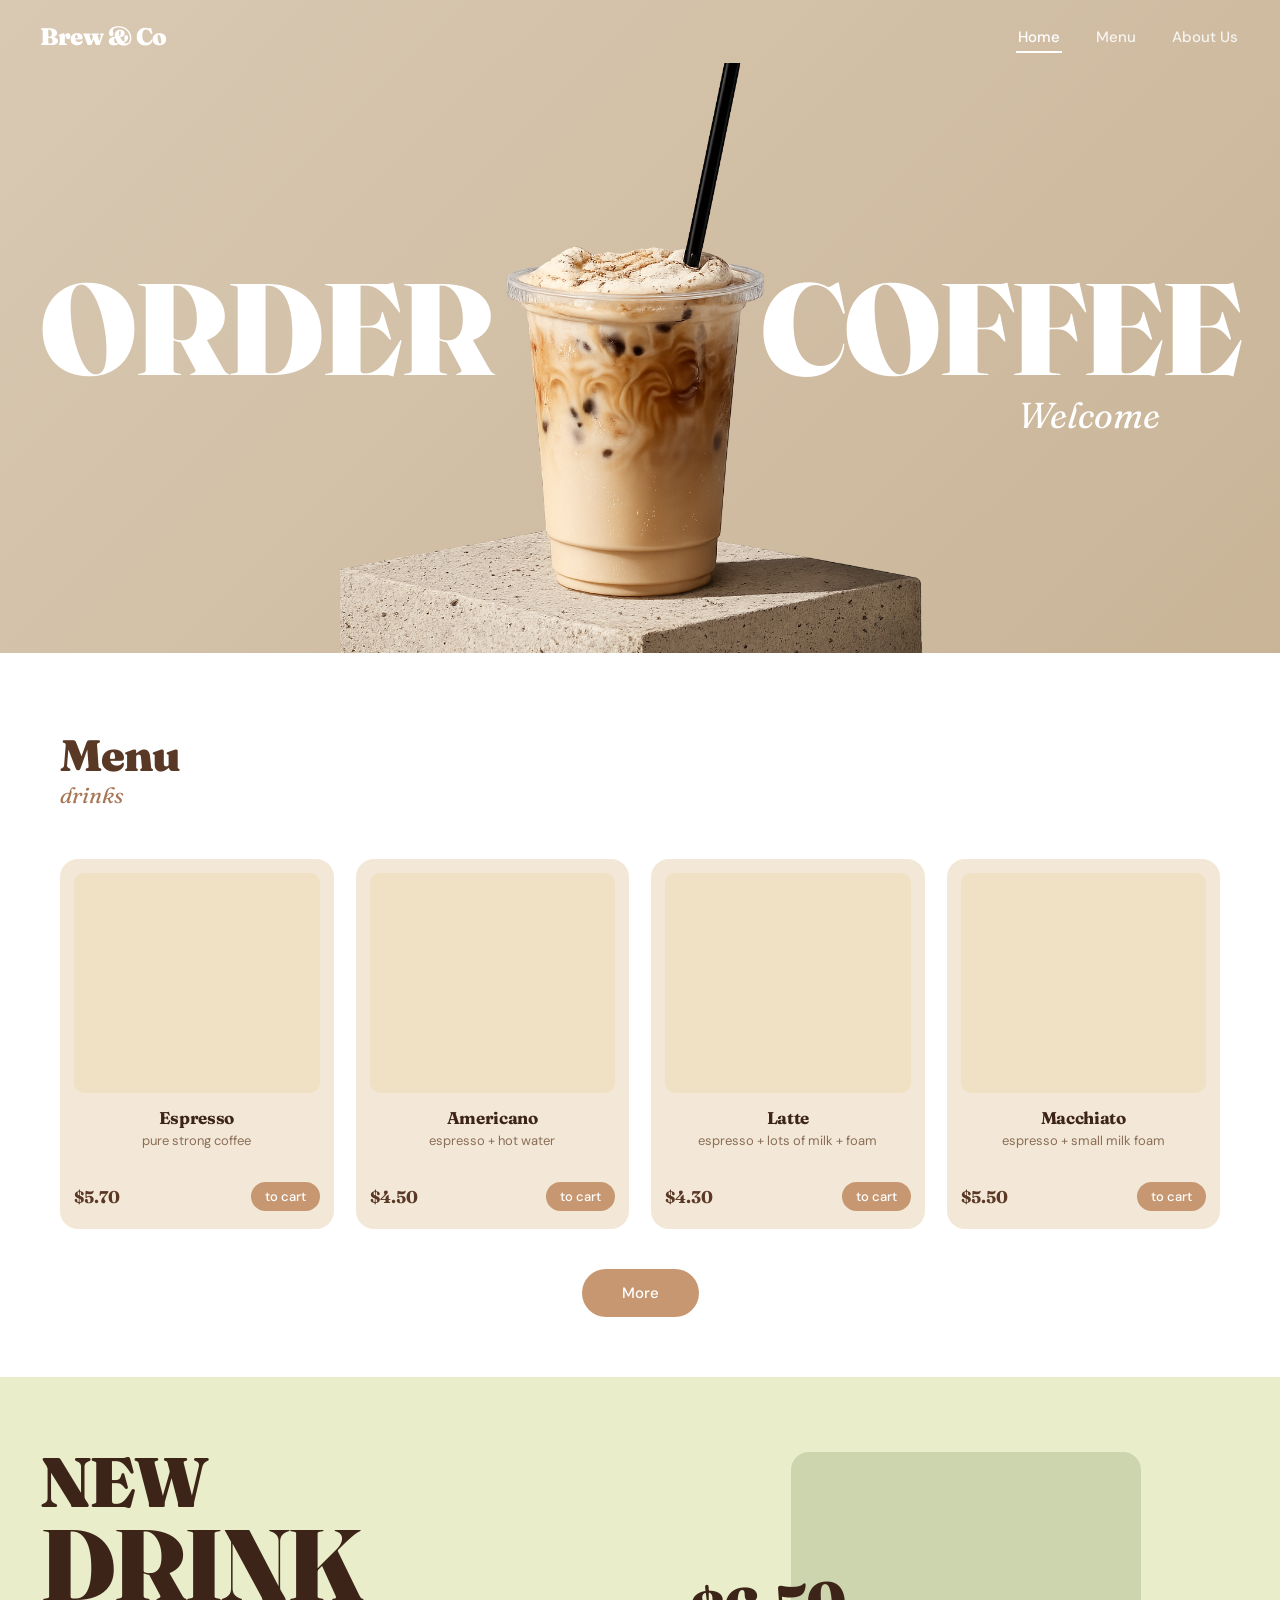
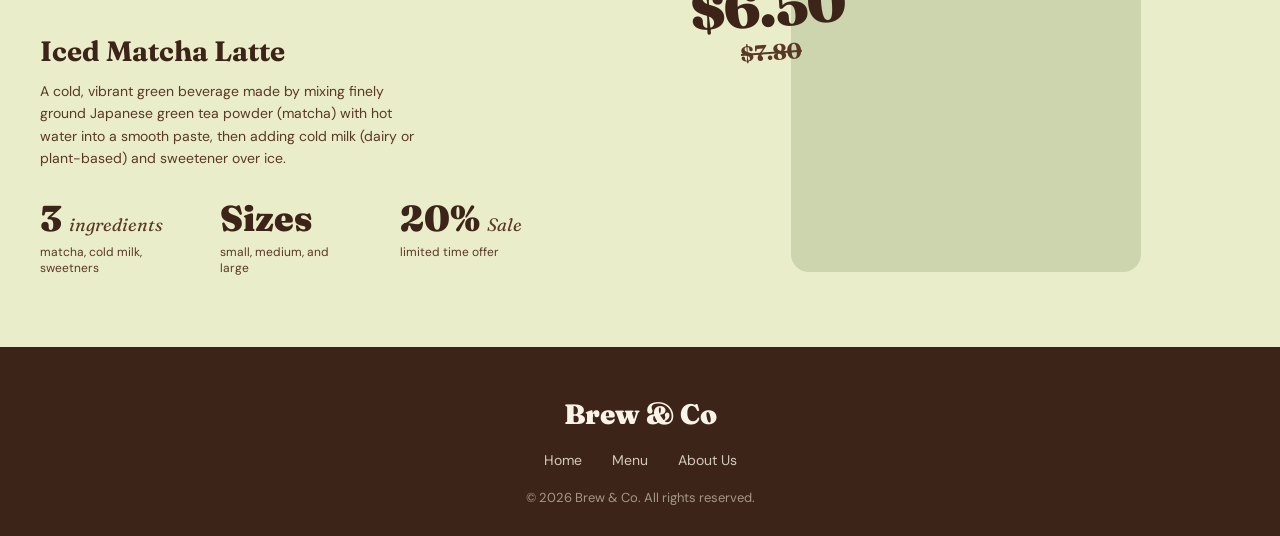
==== index.html @ a0dd6077 "Add files via upload" ====
<!DOCTYPE html>
<html lang="en">
<head>
<meta charset="UTF-8">
<meta name="viewport" content="width=device-width, initial-scale=1.0">
<title>Brew & Co</title>
<link rel="preconnect" href="https://fonts.googleapis.com">
<link rel="preconnect" href="https://fonts.gstatic.com" crossorigin>
<link href="https://fonts.googleapis.com/css2?family=Fraunces:ital,wght@0,400;0,700;0,900;1,400;1,700&family=DM+Sans:wght@400;500;700&display=swap" rel="stylesheet">
<link rel="stylesheet" href="style.css">
</head>
<body>

<header class="hero">
  <nav class="navbar">
    <div class="logo">Brew &amp; Co</div>
    <ul class="nav-menu">
      <li><a href="#" class="active">Home</a></li>
      <li><a href="menu.html">Menu</a></li>
      <li><a href="about.html">About Us</a></li>
    </ul>
    <!-- <div class="nav-icons">
      <a href="#">♡</a>
      <a href="#">👤</a>
      <a href="#">🛒</a>
    </div> -->
  </nav>

  <div class="hero-content">
    <div class="hero-words">
      <span class="word-left">ORDER</span>
      <span class="word-right">COFFEE</span>
    </div>
    <p class="welcome">Welcome</p>
    <div class="hero-image" style="background-image: url('Images/hero.png');"></div>
  </div>
</header>

<section class="menu" id="menu">
  <div class="menu-header">
    <div class="menu-title-box">
      <h2 class="menu-title">Menu</h2>
      <span class="menu-subtitle">drinks</span>
    </div>
    <!-- <button class="basket-button">my basket</button> -->
  </div>

  <div class="cards">
    <div class="card">
      <div class="card-image" style="background-image: url('images/espresso.png');"></div>
      <h3>Espresso</h3>
      <p>pure strong coffee</p>
      <div class="card-bottom">
        <span class="price">$5.70</span>
        <button class="add-button">to cart</button>
      </div>
    </div>

    <div class="card">
      <div class="card-image" style="background-image: url('images/americano.png');"></div>
      <h3>Americano</h3>
      <p>espresso + hot water</p>
      <div class="card-bottom">
        <span class="price">$4.50</span>
        <button class="add-button">to cart</button>
      </div>
    </div>

    <div class="card">
      <div class="card-image" style="background-image: url('images/latte.png');"></div>
      <h3>Latte</h3>
      <p>espresso + lots of milk + foam</p>
      <div class="card-bottom">
        <span class="price">$4.30</span>
        <button class="add-button">to cart</button>
      </div>
    </div>

    <div class="card">
      <div class="card-image" style="background-image: url('images/macchiato.png');"></div>
      <h3>Macchiato</h3>
      <p>espresso + small milk foam</p>
      <div class="card-bottom">
        <span class="price">$5.50</span>
        <button class="add-button">to cart</button>
      </div>
    </div>
<!-- 
    <div class="card">
      <div class="card-image" style="background-image: url('images/irish.jpg');"></div>
      <h3>Irish Coffee</h3>
      <p>coffee + whiskey + cream</p>
      <div class="card-bottom">
        <span class="price">$5.40</span>
        <button class="add-button">to cart</button>
      </div>
    </div>

    <div class="card">
      <div class="card-image" style="background-image: url('images/flatwhite.jpg');"></div>
      <h3>Flat White</h3>
      <p>espresso + thin layer of milk foam</p>
      <div class="card-bottom">
        <span class="price">$4.20</span>
        <button class="add-button">to cart</button>
      </div>
    </div>

    <div class="card">
      <div class="card-image" style="background-image: url('images/lungo.jpg');"></div>
      <h3>Lungo</h3>
      <p>long espresso, more water</p>
      <div class="card-bottom">
        <span class="price">$4.80</span>
        <button class="add-button">to cart</button>
      </div>
    </div>

    <div class="card">
      <div class="card-image" style="background-image: url('images/vienna.jpg');"></div>
      <h3>Vienna Coffee</h3>
      <p>espresso + whipped cream</p>
      <div class="card-bottom">
        <span class="price">$5.20</span>
        <button class="add-button">to cart</button>
      </div>
    </div> -->
  </div>

  <div class="more-container">
       <a href="menu.html"><button class="more-button">More</button></a>
  </div>
</section>

<section class="promo" id="promo">
  <div class="promo-content">
    <div class="promo-text">
      <h2 class="new-text">NEW</h2>
      <h2 class="drink-text">DRINK</h2>
      <h3>Iced Matcha Latte</h3>
      <p class="promo-desc">A cold, vibrant green beverage made by mixing finely ground Japanese green tea powder (matcha) with hot water into a smooth paste, then adding cold milk (dairy or plant-based) and sweetener over ice.</p>
      <div class="features">
        <div class="feature">
          <div class="feature-num">3 <span>ingredients</span></div>
          <p>matcha, cold milk, sweetners</p>
        </div>
        <div class="feature">
          <div class="feature-num">Sizes</div>
          <p>small, medium, and large</p>
        </div>
        <div class="feature">
          <div class="feature-num">20% <span>Sale</span></div>
          <p>limited time offer</p>
        </div>
      </div>
    </div>
    <div class="promo-side">
      <div class="price-tag">
        <div class="new-price">$6.50</div>
        <div class="old-price">$7.80</div>
      </div>
      <div class="promo-image" style="background-image: url('images/promo.png');"></div>
    </div>
  </div>
</section>

<footer>
  <div class="footer-content">
    <div class="footer-logo">Brew &amp; Co</div>
    <ul class="footer-links">
      <li><a href="#">Home</a></li>
      <li><a href="menu.html">Menu</a></li>
      <li><a href="about.html">About Us</a></li>
    </ul>
    <p class="copyright">© 2026 Brew &amp; Co. All rights reserved.</p>
  </div>
</footer>

</body>
</html>
---- style.css ----
* {
  margin: 0;
  padding: 0;
  box-sizing: border-box;
}

body {
  font-family: 'DM Sans', sans-serif;
  color: #3d2418;
  background-color: white;
  overflow-x: hidden;
}

a {
  text-decoration: none;
  color: inherit;
}

ul {
  list-style: none;
}

button {
  cursor: pointer;
  font-family: 'DM Sans', sans-serif;
}

.hero {
  background: linear-gradient(135deg, #d9c9b3, #c9b497);
  padding: 0 40px;
  position: relative;
  overflow: hidden;
}

.navbar {
  display: flex;
  justify-content: space-between;
  align-items: center;
  padding: 22px 0;
  max-width: 1240px;
  margin: 0 auto;
}

.logo {
  font-family: 'Fraunces', serif;
  font-weight: 900;
  font-size: 24px;
  color: white;
  letter-spacing: -0.5px;
}

.nav-menu {
  display: flex;
  gap: 32px;
}

.nav-menu a {
  color: white;
  font-size: 15px;
  font-weight: 500;
  opacity: 0.85;
  padding: 4px 2px;
  border-bottom: 2px solid transparent;
}

.nav-menu a:hover {
  opacity: 1;
}

.nav-menu a.active {
  border-bottom-color: white;
  opacity: 1;
}

.nav-icons {
  display: flex;
  gap: 12px;
  font-size: 18px;
}

.nav-icons a {
  color: white;
  width: 32px;
  height: 32px;
  display: flex;
  align-items: center;
  justify-content: center;
  border-radius: 50%;
}

.nav-icons a:hover {
  background-color: rgba(255, 255, 255, 0.15);
}

.hero-content {
  max-width: 1240px;
  margin: 0 auto;
  position: relative;
  height: 580px;
  padding: 60px 0;
}

.hero-words {
  display: flex;
  justify-content: space-between;
  align-items: center;
  font-family: 'Fraunces', serif;
  font-weight: 900;
  font-size: 130px;
  color: white;
  letter-spacing: -3px;
  line-height: 3;
  position: relative;
  z-index: 1;
}

.welcome {
  font-family: 'Fraunces', serif;
  font-style: italic;
  font-weight: 400;
  font-size: 36px;
  color: white;
  text-align: right;
  margin-top: -130px;
  margin-right: 80px;
  position: relative;
  z-index: 1;
}

.hero-image {
  position: absolute;
  top: 50%;
  left: 50%;
  transform: translate(-50%, -50%);
  width: 600px;
  height: 600px;
  background-size: contain;
  background-position: center;
  background-repeat: no-repeat;
  z-index: 2;
}

.menu {
  max-width: 1240px;
  margin: 0 auto;
  padding: 80px 40px 60px;
}

.menu-header {
  display: flex;
  justify-content: space-between;
  align-items: center;
  margin-bottom: 50px;
}

.menu-title-box {
  display: flex;
  flex-direction: column;
}

.menu-title {
  font-family: 'Fraunces', serif;
  font-weight: 900;
  font-size: 44px;
  color: #5a3826;
  letter-spacing: -1px;
  line-height: 1;
}

.menu-subtitle {
  font-family: 'Fraunces', serif;
  font-style: italic;
  font-weight: 400;
  font-size: 22px;
  color: #a87554;
  margin-top: 4px;
}

.basket-button {
  background-color: #c69771;
  color: white;
  border: none;
  padding: 12px 28px;
  font-size: 15px;
  font-weight: 500;
  border-radius: 50px;
}

.basket-button:hover {
  background-color: #8a5a3b;
}

.cards {
  display: grid;
  grid-template-columns: repeat(4, 1fr);
  gap: 22px;
  margin-bottom: 30px;
}

.card {
  background-color: #f3e8d7;
  padding: 14px 14px 18px;
  border-radius: 18px;
  text-align: center;
  transition: transform 0.2s, box-shadow 0.2s;
}

.card:hover {
  transform: translateY(-4px);
  box-shadow: 0 12px 30px rgba(61, 36, 24, 0.15);
}

.card-image {
  width: 100%;
  height: 220px;
  background-color: #f0e0c4;
  background-size: cover;
  background-position: center;
  border-radius: 10px;
  margin-bottom: 14px;
}

.card h3 {
  font-family: 'Fraunces', serif;
  font-weight: 700;
  font-size: 17px;
  color: #3d2418;
  margin-bottom: 4px;
  letter-spacing: -0.3px;
}

.card p {
  font-size: 13px;
  color: #8a6e57;
  margin-bottom: 14px;
  line-height: 1.4;
  min-height: 36px;
}

.card-bottom {
  display: flex;
  justify-content: space-between;
  align-items: center;
}

.price {
  font-family: 'Fraunces', serif;
  font-weight: 700;
  font-size: 17px;
  color: #5a3826;
}

.add-button {
  background-color: #c69771;
  color: white;
  border: none;
  padding: 6px 14px;
  border-radius: 50px;
  font-size: 13px;
  font-weight: 500;
}

.add-button:hover {
  background-color: #8a5a3b;
}

.more-container {
  display: flex;
  justify-content: center;
  margin-top: 40px;
}

.more-button {
  background-color: #c69771;
  color: white;
  border: none;
  padding: 14px 40px;
  border-radius: 50px;
  font-size: 15px;
  font-weight: 500;
}

.more-button:hover {
  background-color: #8a5a3b;
}

.promo {
  background-color: #e9edc9;
  padding: 70px 40px;
}

.promo-content {
  max-width: 1240px;
  margin: 0 auto;
  display: flex;
  align-items: center;
  gap: 50px;
}

.promo-text {
  flex: 1.1;
}

.new-text {
  font-family: 'Fraunces', serif;
  font-weight: 900;
  font-size: 70px;
  line-height: 1;
  letter-spacing: -2px;
}

.drink-text {
  font-family: 'Fraunces', serif;
  font-weight: 900;
  font-size: 100px;
  color: #3d2418;
  line-height: 0.95;
  letter-spacing: -3px;
}

.promo-text h3 {
  font-family: 'Fraunces', serif;
  font-weight: 700;
  font-size: 28px;
  color: #3d2418;
  margin: 22px 0 12px;
}

.promo-desc {
  font-size: 14px;
  color: #5a3826;
  max-width: 380px;
  line-height: 1.6;
  margin-bottom: 30px;
}

.features {
  display: flex;
  gap: 50px;
  flex-wrap: wrap;
}

.feature-num {
  font-family: 'Fraunces', serif;
  font-weight: 900;
  font-size: 36px;
  color: #3d2418;
  line-height: 1;
}

.feature-num span {
  font-style: italic;
  font-weight: 400;
  font-size: 18px;
  color: #5a3826;
}

.feature p {
  font-size: 12px;
  color: #5a3826;
  margin-top: 8px;
  line-height: 1.4;
  max-width: 130px;
}

.promo-side {
  flex: 1;
  position: relative;
  height: 420px;
  display: flex;
  align-items: center;
  justify-content: center;
}

.price-tag {
  position: absolute;
  left: 0;
  top: 30%;
  z-index: 3;
  text-align: center;
  transform: rotate(-4deg);
}

.new-price {
  font-family: 'Fraunces', serif;
  font-weight: 900;
  font-size: 56px;
  color: #3d2418;
  letter-spacing: -1.5px;
  line-height: 1;
}

.old-price {
  font-family: 'Fraunces', serif;
  font-weight: 700;
  font-size: 22px;
  color: #5a3826;
  text-decoration: line-through;
  margin-top: 4px;
}

.promo-image {
  width: 350px;
  height: 420px;
  background-color: #ccd5ae;
  background-size: contain;
  background-position: center;
  background-repeat: no-repeat;
  border-radius: 18px;
}

footer {
  background-color: #3d2418;
  color: #faf3e7;
  padding: 50px 40px 30px;
  text-align: center;
}

.footer-content {
  max-width: 1240px;
  margin: 0 auto;
}

.footer-logo {
  font-family: 'Fraunces', serif;
  font-weight: 900;
  font-size: 28px;
  margin-bottom: 20px;
}

.footer-links {
  display: flex;
  justify-content: center;
  gap: 30px;
  margin-bottom: 20px;
  font-size: 14px;
  opacity: 0.8;
}

.footer-links a:hover {
  opacity: 0.6;
}

.copyright {
  font-size: 13px;
  opacity: 0.55;
}

@media (max-width: 980px) {
  .cards {
    grid-template-columns: repeat(2, 1fr);
  }
  .promo-content {
    flex-direction: column;
    text-align: center;
  }
  .features {
    justify-content: center;
  }
  .feature p {
    margin-left: auto;
    margin-right: auto;
  }
  .promo-side {
    width: 100%;
  }
  .price-tag {
    left: 5%;
    top: 15%;
  }
}

@media (max-width: 720px) {
  
  .hero {
    padding: 0 20px;
  }
  .hero-content {
    height: auto;
    padding: 40px 0 0px;
  }
  .hero-words {
    flex-direction: column;
    font-size: 80px;
    gap: 0;
    line-height: 1;
  }
  .welcome {
    text-align: center;
    margin-right: 0;
    font-size: 26px;
    margin: 10px auto 0;
  }
  .hero-image {
    position: static;
    transform: none;
    margin: 30px auto 0;
    width: 500px;
    height: 500px;
  }
  .menu {
    padding: 60px 20px 40px;
  }
  .menu-header {
    flex-direction: column;
    align-items: flex-start;
    gap: 20px;
  }
  .menu-title {
    font-size: 36px;
  }
  .cards {
    grid-template-columns: repeat(2, 1fr);
    gap: 12px;
  }
  .card {
    padding: 10px 10px 14px;
  }
  .card-image {
    height: 160px;
  }
  .card h3 {
    font-size: 15px;
  }
  .card p {
    font-size: 12px;
    min-height: 32px;
  }
  .price {
    font-size: 15px;
  }
  .add-button {
    padding: 5px 12px;
    font-size: 12px;
  }
  .promo {
    padding: 50px 20px;
  }
  .new-text {
    font-size: 50px;
  }
  .drink-text {
    font-size: 70px;
  }
  .promo-side {
    height: 320px;
  }
  .promo-image {
    width: 260px;
    height: 320px;
  }
  .new-price {
    font-size: 42px;
  }
  .old-price {
    font-size: 18px;
  }
  .footer-links {
    flex-wrap: wrap;
  }
}

@media (max-width: 420px) {
  .hero-words {
    font-size: 48px;
  }

  .hero-image {
    width: 250px;
    height: 250px;
  }

  .new-text {
    font-size: 40px;
  }
  .drink-text {
    font-size: 56px;
  }
  .features {
    gap: 25px;
  }
}
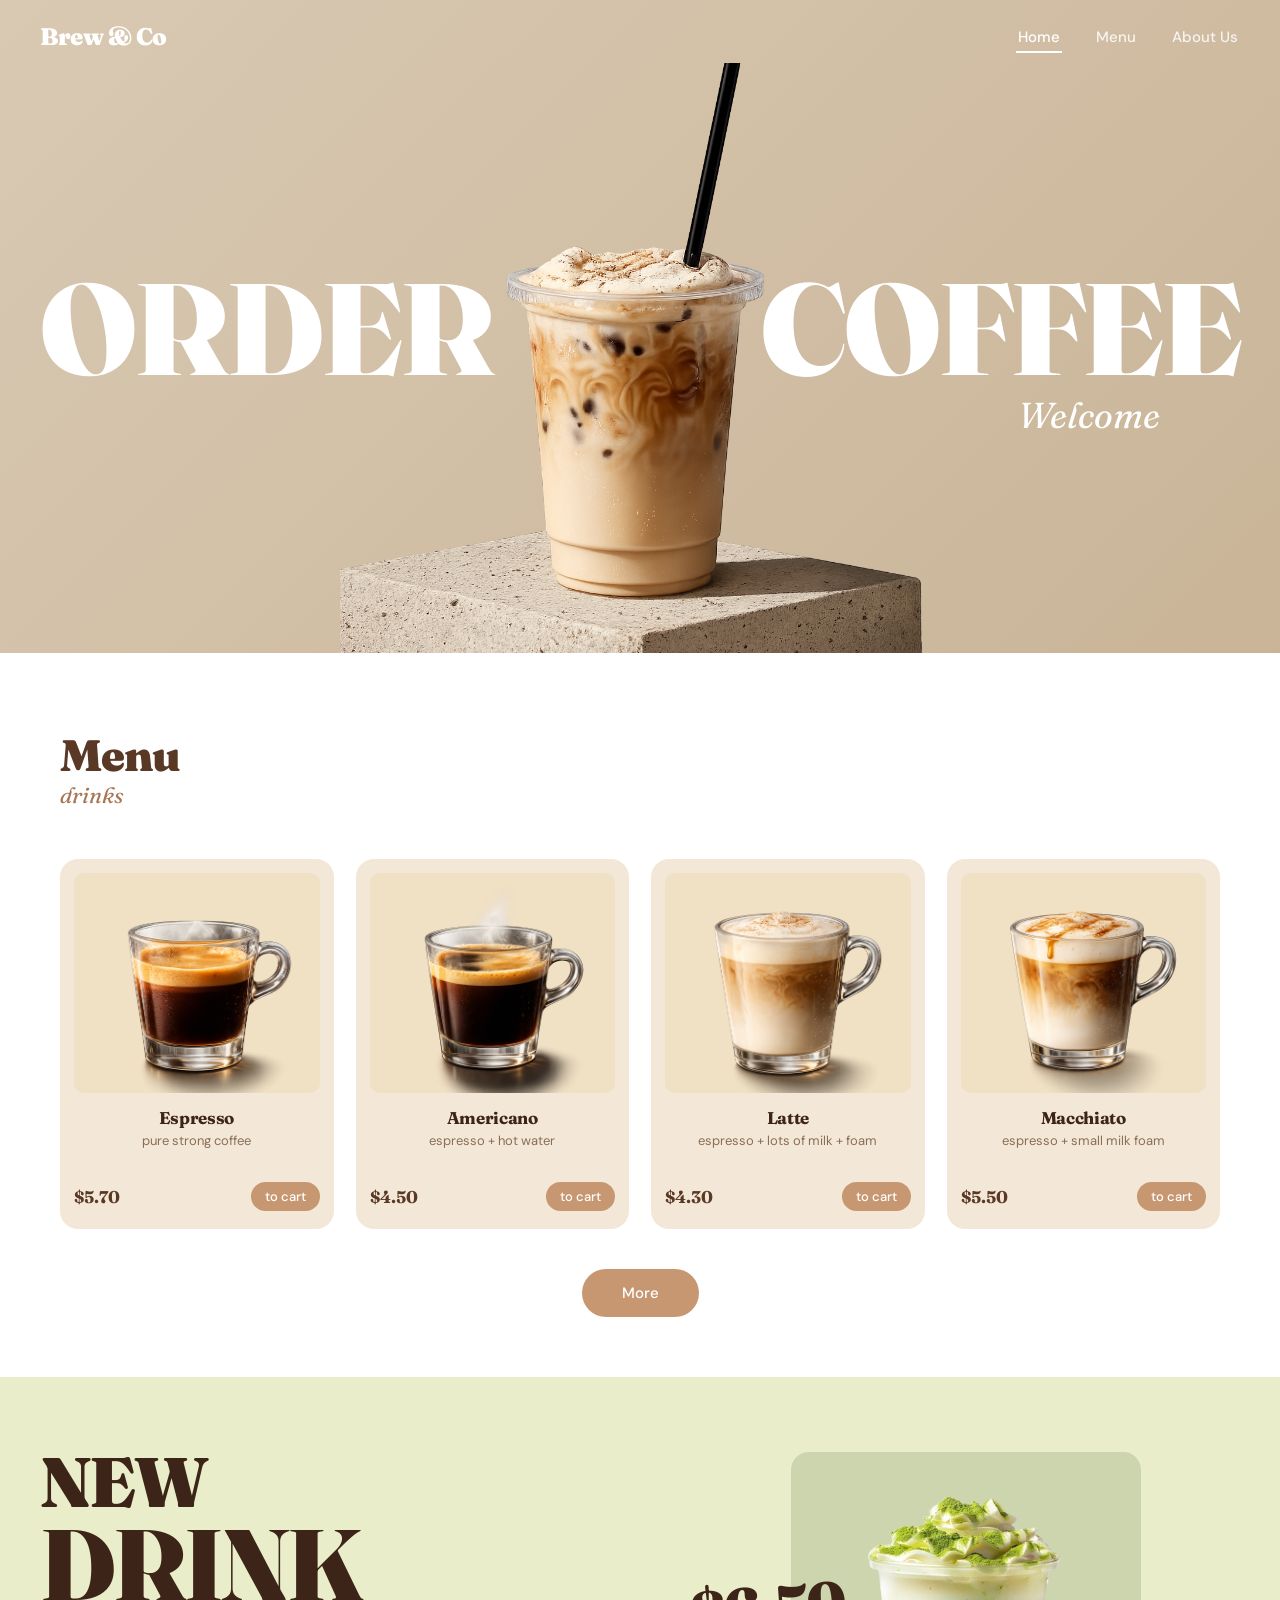
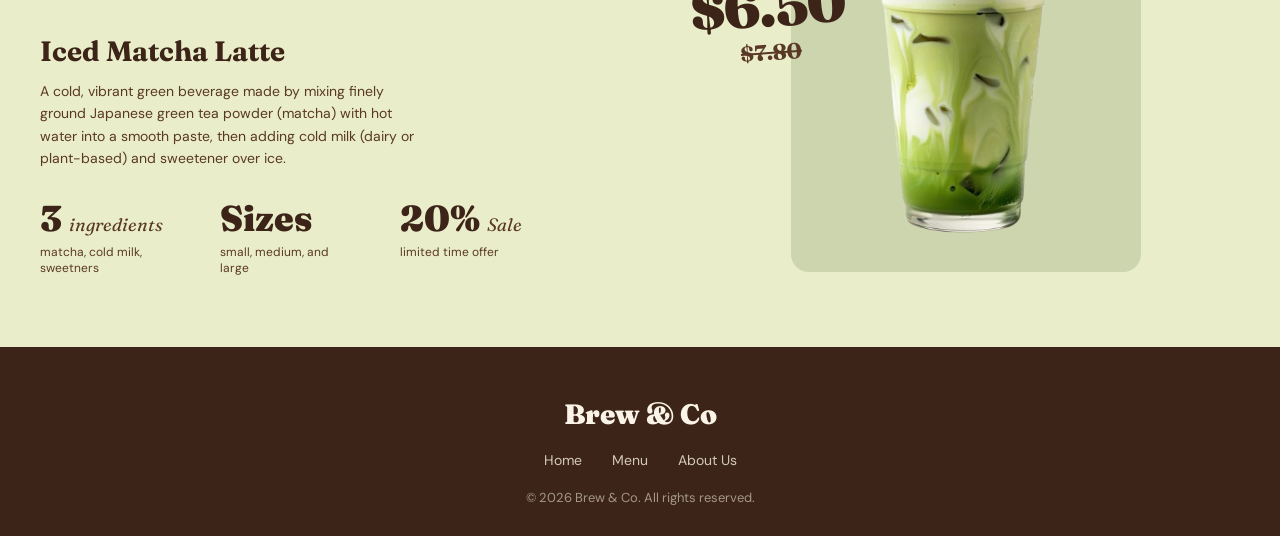
==== commit a9b21b6b: "Updated Images" ====
--- a/index.html
+++ b/index.html
@@ -32,7 +32,7 @@
       <span class="word-right">COFFEE</span>
     </div>
     <p class="welcome">Welcome</p>
-    <div class="hero-image" style="background-image: url('Images/hero.png');"></div>
+    <div class="hero-image" style="background-image: url('images/hero.png');"></div>
   </div>
 </header>
 
@@ -85,46 +85,6 @@
         <button class="add-button">to cart</button>
       </div>
     </div>
-<!-- 
-    <div class="card">
-      <div class="card-image" style="background-image: url('images/irish.jpg');"></div>
-      <h3>Irish Coffee</h3>
-      <p>coffee + whiskey + cream</p>
-      <div class="card-bottom">
-        <span class="price">$5.40</span>
-        <button class="add-button">to cart</button>
-      </div>
-    </div>
-
-    <div class="card">
-      <div class="card-image" style="background-image: url('images/flatwhite.jpg');"></div>
-      <h3>Flat White</h3>
-      <p>espresso + thin layer of milk foam</p>
-      <div class="card-bottom">
-        <span class="price">$4.20</span>
-        <button class="add-button">to cart</button>
-      </div>
-    </div>
-
-    <div class="card">
-      <div class="card-image" style="background-image: url('images/lungo.jpg');"></div>
-      <h3>Lungo</h3>
-      <p>long espresso, more water</p>
-      <div class="card-bottom">
-        <span class="price">$4.80</span>
-        <button class="add-button">to cart</button>
-      </div>
-    </div>
-
-    <div class="card">
-      <div class="card-image" style="background-image: url('images/vienna.jpg');"></div>
-      <h3>Vienna Coffee</h3>
-      <p>espresso + whipped cream</p>
-      <div class="card-bottom">
-        <span class="price">$5.20</span>
-        <button class="add-button">to cart</button>
-      </div>
-    </div> -->
   </div>
 
   <div class="more-container">
